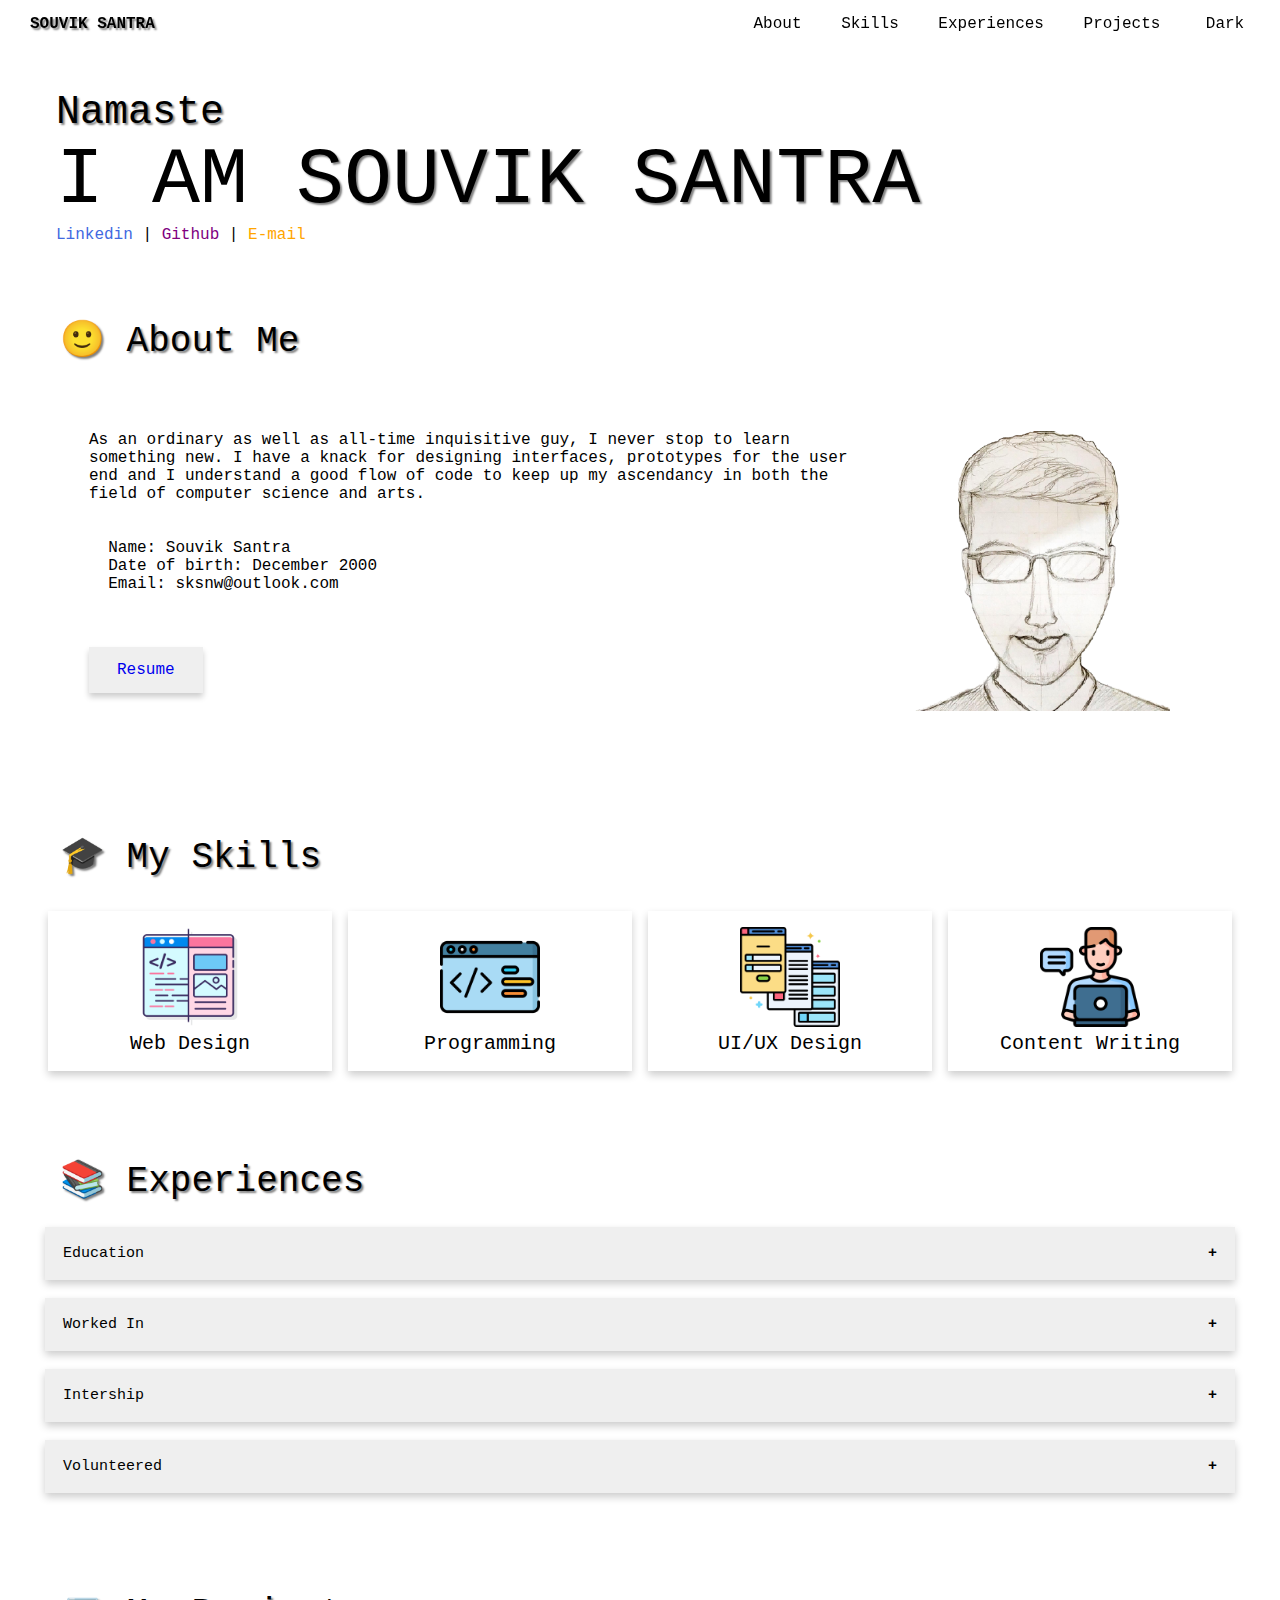
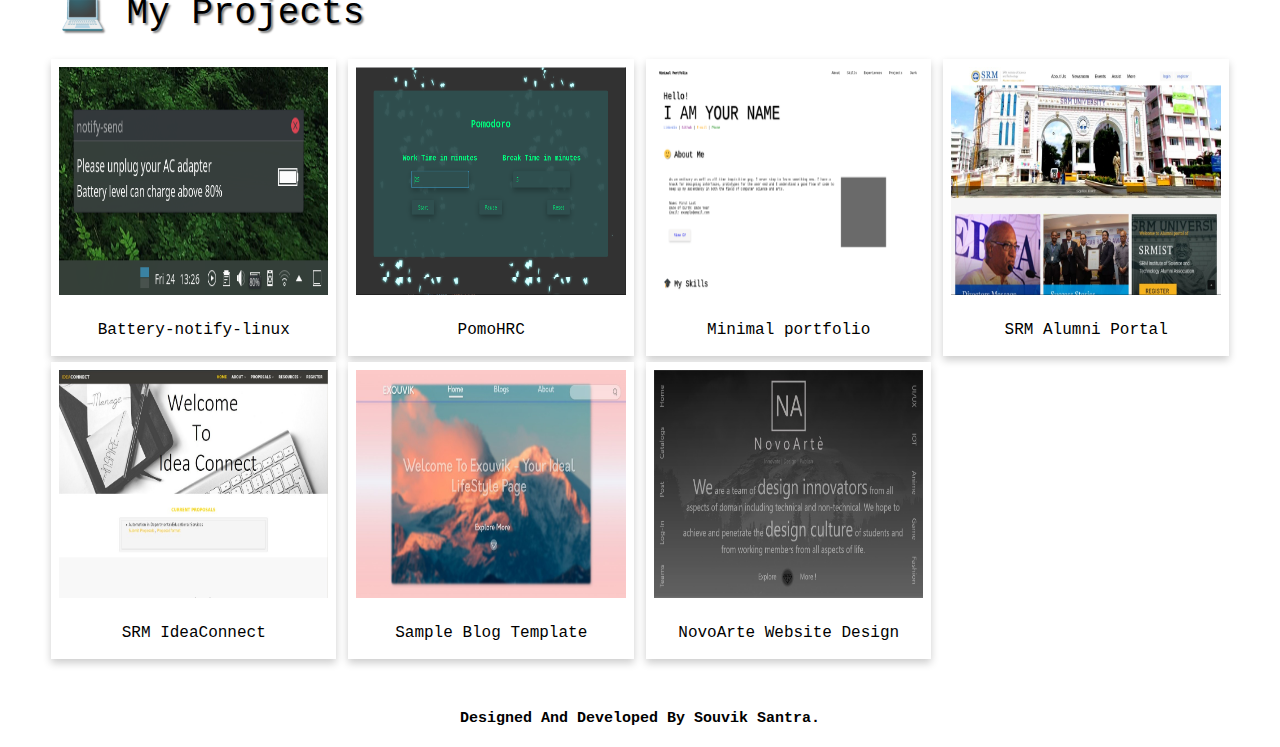
==== index.html @ 413688e7 "Add files via upload" ====
<!doctype html>
<html>
   <head>
      <link rel="stylesheet" href="https://cdnjs.cloudflare.com/ajax/libs/font-awesome/4.7.0/css/font-awesome.min.css">
      <meta charset="utf-8">
      <meta name="viewport" content="width=device-width, initial-scale=1.0">
      <title>SOUVIK SANTRA</title>

      <link rel="stylesheet" href="s/style.css">
      <link rel="stylesheet" href="s/index.css">
      

      <script src="j/jq.js"></script>
      <script src="j/cookie.js"></script>
      <script src="j/drk.js"></script>
      <script src="j/index.js"></script>
      
      
   </head>
   <body>
      <input id="navbar-indicator" class="navbar-collapse" type="checkbox" checked>
      <nav class="navbar">
         <a class="navbar-brand active  nb" href="index.html">
            SOUVIK SANTRA
         </a>

         <div class="navbar-left">
         
          
       </div>

         <div class="navbar-right">
          <a class="nav-link nb" href="#about">About</a><!--link navigation for specific points in a page-->
          <a class="nav-link nb" href="#skills">Skills</a>
          <a class="nav-link nb" href="#exp">Experiences</a>
          <a class="nav-link nb" href="#proj">Projects</a>
          <a class="nav-link nb switch"><span class="inner-switch">Dark</span></a>
         </div>

         <label class="navbar-toggler" for="navbar-indicator"><!--collapsible menu button label-->
            Menu
         </label>
      </nav>
<br><br><br><br><br>

<div class="padd"><!--padd-->


      <div style="padding-left:16px">
        <h3><span style="text-shadow: 2px 2px 2px gray;">Namaste</span></h3>
        <h1>I AM <span style="text-shadow: 2px 2px 2px gray;">SOUVIK SANTRA</span></h1> 
        <p><a href="https://linkedin.com/in/souvik-s-6b1815120"><span style="color: royalblue;">Linkedin</span></a> |
          <a href="https://github.com/s01k"><span style="color: purple;">Github</span></a> |
          <a href="mailto:sksnw@outlook.com"><span style="color: orange;">E-mail</span></a>
      </div>

      <!-- About -->
      <a name="about"></a><!--link added for specific target in page-->
      <br><br><br>
      <div class="rowl">
        <div class="columnl-70">
          <p style="font-size:36px; text-shadow: 2px 2px 2px gray;">&#128578; About Me</p>
        </div>
      </div>
       
  <div style="padding:5px 5px 5px 5px">          
        
   <div class="containerl">
    <div class="rowl">
      <div class="columnl-i2">
        <p>As an ordinary as well as all-time inquisitive guy, I never stop to learn something new. I have a knack for designing interfaces, 
          prototypes for the user end and I understand a good flow of code to keep up my ascendancy in both the field of computer science and arts.
 
          <br><br><br>
              <ul>Name: Souvik Santra</ul>
              <ul>Date of birth: December 2000</ul>
              <ul>Email: sksnw@outlook.com</ul>
              <br><br><br>
              <button class="buttonl"><a target="_blank" href="f/res.pdf">Resume</a></button>
          </p>
        
      </div>
      <div class="columnl-i1">
          <img class="imgj" src="f/p.png" width="260" height="280">
      </div>
    </div>
   </div>

  </div>

  <!-- Skills -->
  <a name="skills"></a>
  <br><br><br>
    <div class="rowl">
      <div class="columnl-70">
        <p style="font-size:36px; text-shadow: 2px 2px 2px gray;">&#127891; My Skills</p>
      </div>
    </div>

  <div style="padding:5px 5px 5px 5px">  

      <div class="row">
         <div class="column">
           <div class="card">
             <img class="cimg" src="f/i1.png">
             <h4>Web Design</h4>
           </div>
         </div>
       
         <div class="column">
           <div class="card">
             <img class="cimg" src="f/i2.png">
             <h4>Programming</h4>
           </div>
         </div>
         
         <div class="column">
           <div class="card">
             <img class="cimg" src="f/i3.png">
             <h4>UI/UX Design</h4>
           </div>
         </div>
         
         <div class="column">
           <div class="card">
             <img class="cimg" src="f/i4.png">
             <h4>Content Writing</h4>
           </div>
         </div>
     </div>

  </div>


<!-- Experience -->
<a name="exp"></a>
<br><br><br>

<div class="rowl">
<div class="columnl-70">
 <p style="font-size:36px; text-shadow: 2px 2px 2px gray;">&#128218; Experiences</p>
</div>
</div>

<div style="padding:5px 5px 5px 5px">

  <button class="accordion">Education</button>
  <div class="panel" style="margin-left: 2%;">
    <p><br><ul>
      <li><span style="font-weight: bold;">SRM Institute Of Science And Technology</span>  [BTech in Computer Science And Technology]
      [2018 - 2022]</li>
      <br>
      <li><span style="font-weight: bold;">Kendriya Vidyalaya Island Grounds</span>  [PCM with Computer Science]
      [2013 - 2018]</li>
    </ul></p>
  </div>
  <br>
<button class="accordion">Worked In</button>
<div class="panel" style="margin-left: 2%;">
  <p><br><ul>
    <li><span style="font-weight: bold;">NovoArte.net</span>  [Role: User Experience Designer]
    [Sep 2019 - present]</li>
    <br>
    <li><span style="font-weight: bold;">Next Tech Lab</span>  [Role: Member at Satoshi labs]
    [Oct 2019 - 2020,Nov]</li>
    <br>
    <li><span style="font-weight: bold;">WebArch Club</span>  [Role: Web Designer]
    [Aug 2019 - Dec 2019]</li>
  </ul></p>
</div>
<br>
<button class="accordion">Intership</button>
<div class="panel" style="margin-left: 2%;">
  <p><br><ul>
    <li><span style="font-weight: bold;">Netliz</span> [Role: Content writer]
    [Dec 2019 - Feb 2020]</li>
    <br>
    <li><span style="font-weight: bold;">HighRadius</span> [Role: Tech Consultant]
      [Aug 2021 - July 2022]</li>
  </ul></p>
</div>
<br>
<button class="accordion">Volunteered</button>
<div class="panel" style="margin-left: 2%;">
  <p><br><ul>
    <li><span style="font-weight: bold;">Unnat Bharat Abhiyan SRMIST</span> [Role: Tree Planter] [Cause: Environment]
    [Mar 2020 - Mar 2020]</li>
  </ul></p>
</div>
<br>

</div>


   <!-- Projects -->
   <a name="proj"></a>
   <br><br><br>
 <div class="rowl">
   <div class="columnl-70">
    <p style="font-size:36px; text-shadow: 2px 2px 2px gray;">&#128187; My Projects</p>
  </div>
 </div>
  
 <div style="padding:5px 5px 5px 5px">

  <div class="responsivep">
    <div class="gallery">
      <a target="_blank" href="pro.html#6">
        <img src="f/g11.png" alt="" style="width:100%" class="img-thumbnail">
      </a>
      <div class="desc">Battery-notify-linux</div>
    </div>
  </div>

  <div class="responsivep">
    <div class="gallery">
      <a target="_blank" href="pro.html#5">
        <img src="f/g21.png" alt="" style="width:100%" class="img-thumbnail">
      </a>
      <div class="desc">PomoHRC</div>
    </div>
  </div>

  <div class="responsivep">
    <div class="gallery">
      <a target="_blank" href="pro.html#7">
        <img src="f/g31.png" alt="" style="width:100%" class="img-thumbnail">
      </a>
      <div class="desc">Minimal portfolio</div>
    </div>
  </div>

  <div class="responsivep">
    <div class="gallery">
      <a target="_blank" href="pro.html#1">
        <img src="f/s1.jpg" alt="Cinque Terre" style="width:100%" class="img-thumbnail">
      </a>
      <div class="desc">SRM Alumni Portal</div>
    </div>
  </div>
  
  
  <div class="responsivep">
    <div class="gallery">
      <a target="_blank" href="pro.html#2">
        <img src="f/s2.jpg" alt="Forest" style="width:100%" class="img-thumbnail">
      </a>
      <div class="desc">SRM IdeaConnect</div>
    </div>
  </div>
  
  <div class="responsivep">
    <div class="gallery">
      <a target="_blank" href="pro.html#3">
        <img src="f/p1.jpg" alt="Northern Lights" style="width:100%" class="img-thumbnail">
      </a>
      <div class="desc">Sample Blog Template</div>
    </div>
  </div>
  
  <div class="responsivep">
    <div class="gallery">
      <a target="_blank" href="pro.html#4">
        <img src="f/p2.jpg" alt="Northern Lights" style="width:100%" class="img-thumbnail">
      </a>
      <div class="desc">NovoArte Website Design</div>
    </div>
  </div>
   
  <div class="clearfix"></div>

 </div>

</div><!--padd-->

<div class="footer">
  <h2>Designed And Developed By Souvik Santra.</h2>
</div>

</body>
</html>
---- s/style.css ----
* {
    margin: 0;
    padding: 0;
    box-sizing: border-box;
    font-family: "Courier New",monospace;
 }
 
 /* * * * * * * * * * * * * * * * * * * * * * * * * * *
  * Styling navigation bar for large screen devices
  */
 .nb{
    color: black;
 }
 .navbar {
    position: relative; 
    background: rgba(255, 255, 255, 0.959);
    position: fixed;
    top: 0;
    width: 100%;
    z-index: 1;/*to avoid overlapp of elements*/
 }
 
 .navbar-left {
    display: inline-block;
    margin-left: 15px;
 }
 
 .navbar-right {
    display: inline-block;
    margin-right: 15px;
    position: absolute;
    top: 0;
    right: 0;
 }
 
 .navbar-brand,
 .navbar .nav-link {
    text-decoration: none;
    display: inline-block;
    padding: 15px;
 }

 .navbar a.active {
   text-shadow: 2px 2px 2px gray;
   font-weight: bold;
  }
 
 .navbar-brand {
    padding-left: 30px;
    padding-right: 30px;
 
 }

 .navbar-brand:hover {
   text-shadow: 2px 2px 2px gray;
   font-weight: bold;
 }
 
 .navbar .nav-link:hover {
   text-shadow: 2px 2px 2px gray;
   font-weight: bold;
 }
 
 .navbar-collapse,
 .navbar-toggler {
    display: none;
 }
 
 /* * * * * * * * * * * * * * * * * * * * * * * * * * *
  * For mobile devices
  */
 
 @media (max-width: 874px) {
    .navbar-right,
    .navbar-left {
       display: block;
    }
 
    .navbar-right {
       position: static;
    }
 
    .navbar .nav-link {
       display: block;
    }

    .navbar a.active {
        text-shadow: 2px 2px 2px gray;
        font-weight: bold;
      }
 
    .navbar-collapse:checked + .navbar {
       max-height: 50px;
       overflow: hidden;
    }
 
    .navbar-toggler {
       color: black;
       display: inline-block;
       padding: 15px 25px;
       position: absolute;
       top: 0;
       right: 0;
       cursor: pointer;
    }
 } /* @media */

 
.dark,
.dark * {
    background-color: #222831;
    color: white;
    border-color: white;
}
---- s/index.css ----
h1{
    font-size: 80px;
    text-align: left;
    font-weight: lighter;
}

h3{
    font-size: 40px;
    text-align: left;
    font-weight: lighter;
}

h4{
    font-size: 20px;
    font-weight: lighter;
}

  * {
    box-sizing: border-box;
  }

/* Float four columns side by side */
.column {
    float: left;
    width: 25%;
    padding: 8px 8px;
  }
  
  /* Remove extra left and right margins, due to padding */
  .row {margin: 0 -5px;}
  
  /* Clear floats after the columns */
  .row:after {
    content: "";
    display: table;
    clear: both;
  }
  
  /* Responsive columns */
  @media screen and (max-width: 600px) {
    .column {
      width: 100%;
      display: block;
      margin-bottom: 20px;
    }
  }
  
  /* Style the counter cards */
  .card {
    box-shadow: 0 4px 8px 0 rgba(0, 0, 0, 0.2);
    padding: 16px;
    text-align: center;
    background-color: white;
    color: black;
  }

  .card:hover {
    box-shadow: 0 10px 12px 0 rgba(0, 0, 0, 0.2);
  }
 /* card image */
  .cimg {
    height: 100px;
    width: 100px;
    align-items: center;
  }
  

/*Container layout*/

  .containerl {
    padding: 24px;
  }

  .cgrey{
    background-color:#f1f1f1
  }
  
  .rowl:after {
    content: "";
    display: table;
    clear: both
  }
  
  .columnl-70 {
    float: left;
    width: 70%;
    padding: 20px;
  }
  
  .columnl-30 {
    float: left;
    width: 30%;
    padding: 20px;
  }

  /*about column*/
  .columnl-i1 {
    float: left;
    width: 30%;
    padding: 20px;
  }

  .columnl-i2 {
    float: left;
    width: 70%;
    padding: 20px;
  }
  
  .largel-font {
    font-size: 48px;
  }
  
  .xlargel-font {
    font-size: 64px
  }
  
  .buttonl {
    border: none;
    color: white;
    padding: 14px 28px;
    font-size: 16px;
    cursor: pointer;
    box-shadow: 0 4px 6px 0 rgba(0, 0, 0, 0.2);
  }

  .buttonl:hover{
    box-shadow: 0 8px 10px 0 rgba(0, 0, 0, 0.2);
  }
  
  .imgi {
    display: block;
    height: auto;
    max-width: 100%;
    box-shadow: 0 8px 10px 0 rgba(0, 0, 0, 0.2);
  }

  .imgj { /*about image*/
    display: block;
    max-width: 100%;
    margin: auto;
    /*box-shadow: 0 8px 10px 0 rgba(0, 0, 0, 0.2);*/
  }
  
  /*responsive columns*/
  @media screen and (max-width: 1000px) {
    .columnl-70,
    .columnl-30,
    .columnl-i1,
    .columnl-i2 {
      width: 100%;
      text-align: center;
    }
    .imgi, .imgj {
      margin: auto;
    }
  }

  a:link {
    text-decoration: none;
  } 

  /* Footer */
  .footer {
    padding: 20px;
    text-align: center;
    margin-top: 20px;
    font-size: 10px;
    width: 100%;
  }

 .padd{
    padding: 0px 40px 0px 40px
 } 

 @media screen and (max-width: 800px) {
  .padd{
    padding: 0px 0px 0px 0px
 } 
}

/*dark mode elements*/
.switch {
  align-self: flex-end;
}
.inner-switch {
  display: inline-block;
  cursor: pointer;
  border-radius: none;
  width: 3.125rem;
  text-align: center;
  font-size: 1rem;
}

/*projects*/
div.gallery {
  border: 2px solid white;
  box-shadow: 0 4px 8px 0 rgba(0, 0, 0, 0.2);
}

div.gallery:hover {
  box-shadow: 0 16px 20px 0 rgba(0, 0, 0, 0.2);
}

.img-thumbnail {
  min-height: 100px;
   height: 240px;
   border: 6px solid white;
}
  

div.desc {
  padding: 15px;
  text-align: center;
}

* {
  box-sizing: border-box;
}

.responsivep {
  margin-bottom: 6px;
  padding: 0 6px;
  float: left;
  width: 24.99999%;
}

@media only screen and (max-width: 1030px) {
  .responsivep {
    width: 49.99999%;
    margin: 6px 0;
  }
}

@media only screen and (max-width: 500px) {
  .responsivep {
    width: 100%;
  }
}

.clearfix:after {
  content: "";
  display: table;
  clear: both;
}

/*Experiences*/
.accordion {
  cursor: pointer;
  padding: 18px;
  width: 100%;
  border: none;
  text-align: left;
  outline: none;
  font-size: 15px;
  transition: 0.4s;
  box-shadow: 0 4px 8px 0 rgba(0, 0, 0, 0.2);
}

.activee, .accordion:hover {
    box-shadow: 0 6px 10px 0 rgba(0, 0, 0, 0.2);
}

.accordion:after {
  content: '\002B';
  font-weight: bold;
  float: right;
  margin-left: 5px;
}

.activee:after {
  content: "\2212";
}

.panel {
  padding: 0 18px;
  max-height: 0;
  overflow: hidden;
  transition: max-height 0.2s ease-out;
}


.dark,
.dark * {
    background-color: #222831;
    color: white;
    border-color: white;
}

ul {
  position: relative;
  list-style: none;
  margin-left: 0;
  padding-left: 1.2em;
}
ul li:before {
  content: "+";
  position: absolute;
  left: 0;
}
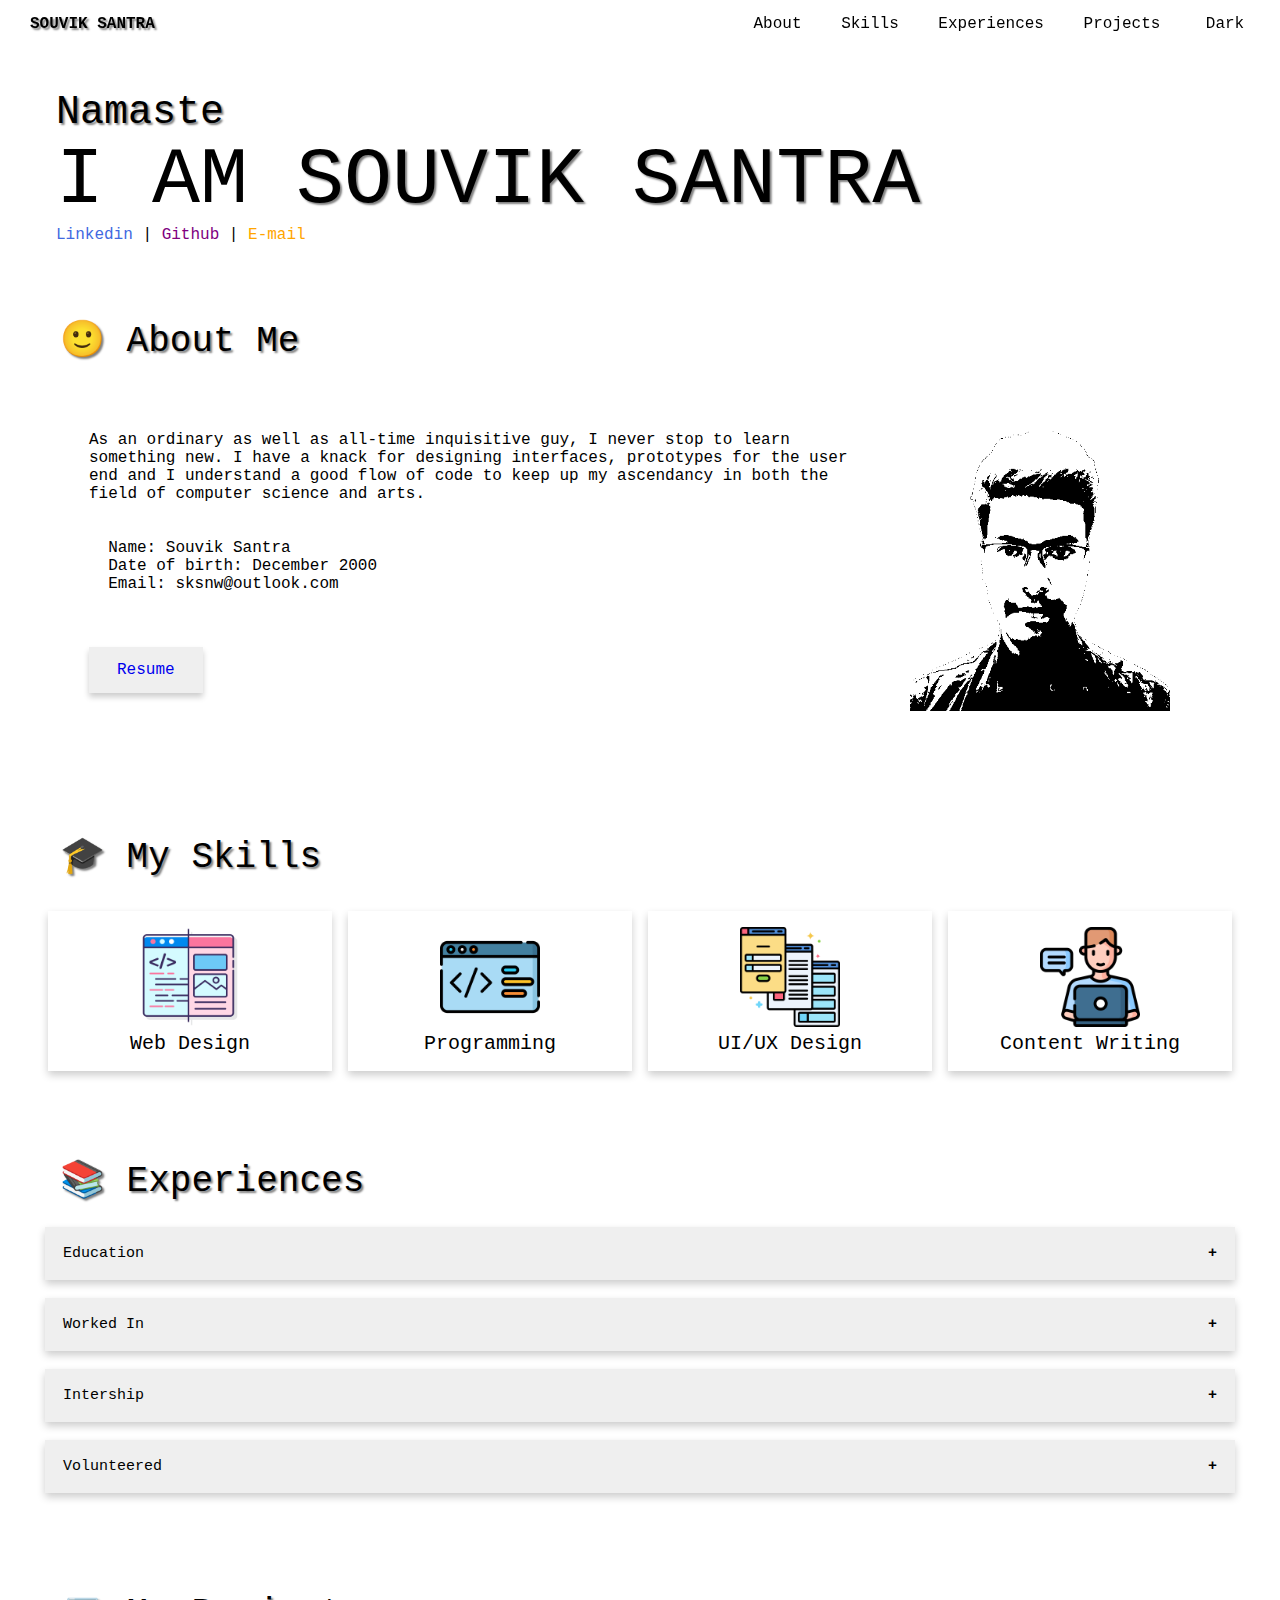
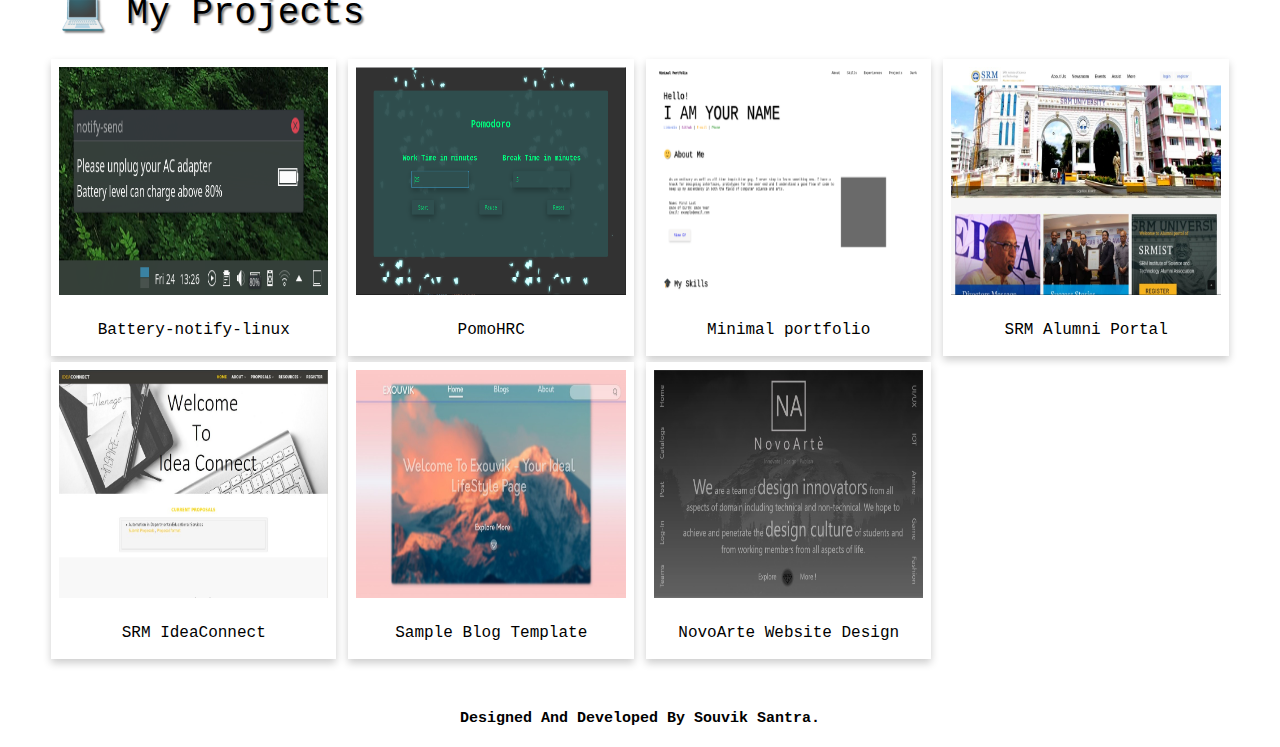
==== commit 8b6c4a87: "favicon" ====
--- a/index.html
+++ b/index.html
@@ -5,6 +5,7 @@
       <meta charset="utf-8">
       <meta name="viewport" content="width=device-width, initial-scale=1.0">
       <title>SOUVIK SANTRA</title>
+      <link rel="icon" type="image/x-icon" href="f/favicon.ico">
 
       <link rel="stylesheet" href="s/style.css">
       <link rel="stylesheet" href="s/index.css">
@@ -206,7 +207,7 @@
   <div class="responsivep">
     <div class="gallery">
       <a target="_blank" href="pro.html#6">
-        <img src="f/g11.png" alt="" style="width:100%" class="img-thumbnail">
+        <img src="f/g11.png" alt="projects" style="width:100%" class="img-thumbnail">
       </a>
       <div class="desc">Battery-notify-linux</div>
     </div>
@@ -215,7 +216,7 @@
   <div class="responsivep">
     <div class="gallery">
       <a target="_blank" href="pro.html#5">
-        <img src="f/g21.png" alt="" style="width:100%" class="img-thumbnail">
+        <img src="f/g21.png" alt="projects" style="width:100%" class="img-thumbnail">
       </a>
       <div class="desc">PomoHRC</div>
     </div>
@@ -224,7 +225,7 @@
   <div class="responsivep">
     <div class="gallery">
       <a target="_blank" href="pro.html#7">
-        <img src="f/g31.png" alt="" style="width:100%" class="img-thumbnail">
+        <img src="f/g31.png" alt="projects" style="width:100%" class="img-thumbnail">
       </a>
       <div class="desc">Minimal portfolio</div>
     </div>
@@ -233,7 +234,7 @@
   <div class="responsivep">
     <div class="gallery">
       <a target="_blank" href="pro.html#1">
-        <img src="f/s1.jpg" alt="Cinque Terre" style="width:100%" class="img-thumbnail">
+        <img src="f/s1.jpg" alt="projects" style="width:100%" class="img-thumbnail">
       </a>
       <div class="desc">SRM Alumni Portal</div>
     </div>
@@ -243,7 +244,7 @@
   <div class="responsivep">
     <div class="gallery">
       <a target="_blank" href="pro.html#2">
-        <img src="f/s2.jpg" alt="Forest" style="width:100%" class="img-thumbnail">
+        <img src="f/s2.jpg" alt="projects" style="width:100%" class="img-thumbnail">
       </a>
       <div class="desc">SRM IdeaConnect</div>
     </div>
@@ -252,7 +253,7 @@
   <div class="responsivep">
     <div class="gallery">
       <a target="_blank" href="pro.html#3">
-        <img src="f/p1.jpg" alt="Northern Lights" style="width:100%" class="img-thumbnail">
+        <img src="f/p1.jpg" alt="projects" style="width:100%" class="img-thumbnail">
       </a>
       <div class="desc">Sample Blog Template</div>
     </div>
@@ -261,7 +262,7 @@
   <div class="responsivep">
     <div class="gallery">
       <a target="_blank" href="pro.html#4">
-        <img src="f/p2.jpg" alt="Northern Lights" style="width:100%" class="img-thumbnail">
+        <img src="f/p2.jpg" alt="projects" style="width:100%" class="img-thumbnail">
       </a>
       <div class="desc">NovoArte Website Design</div>
     </div>
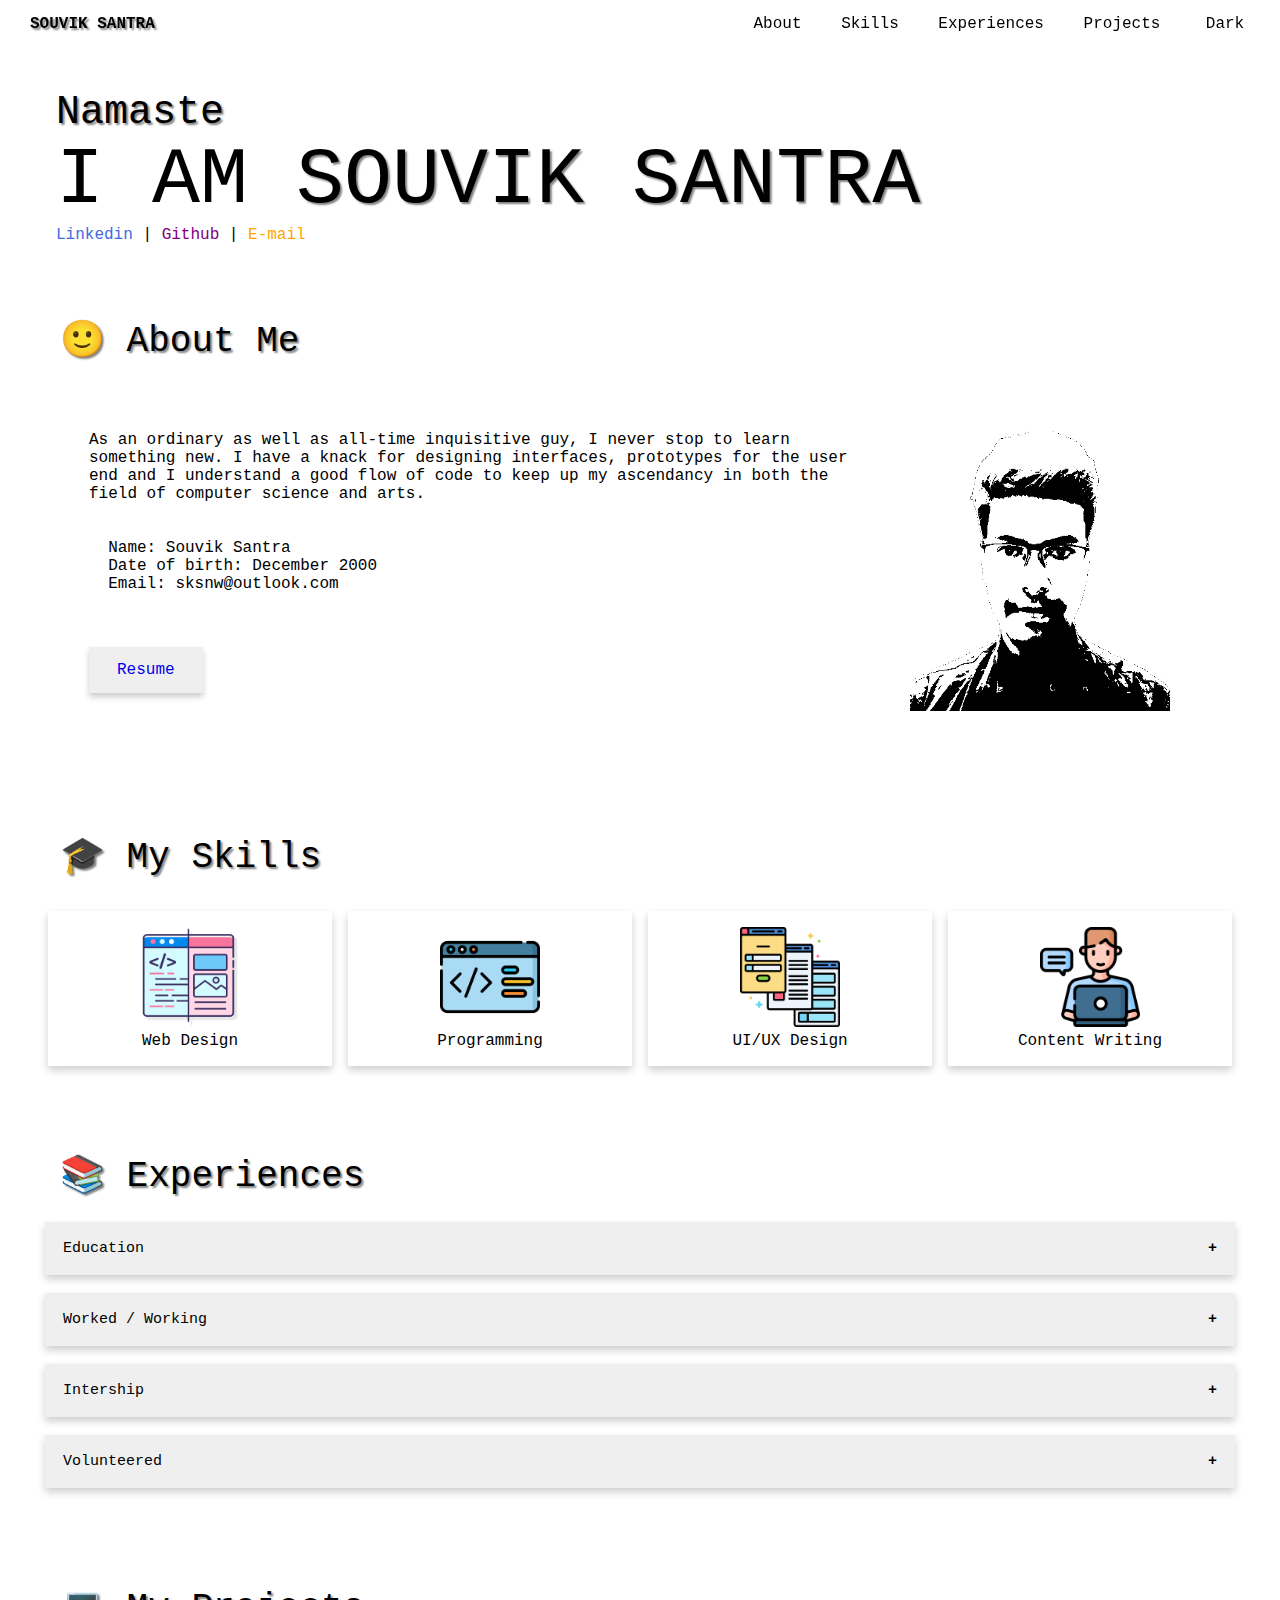
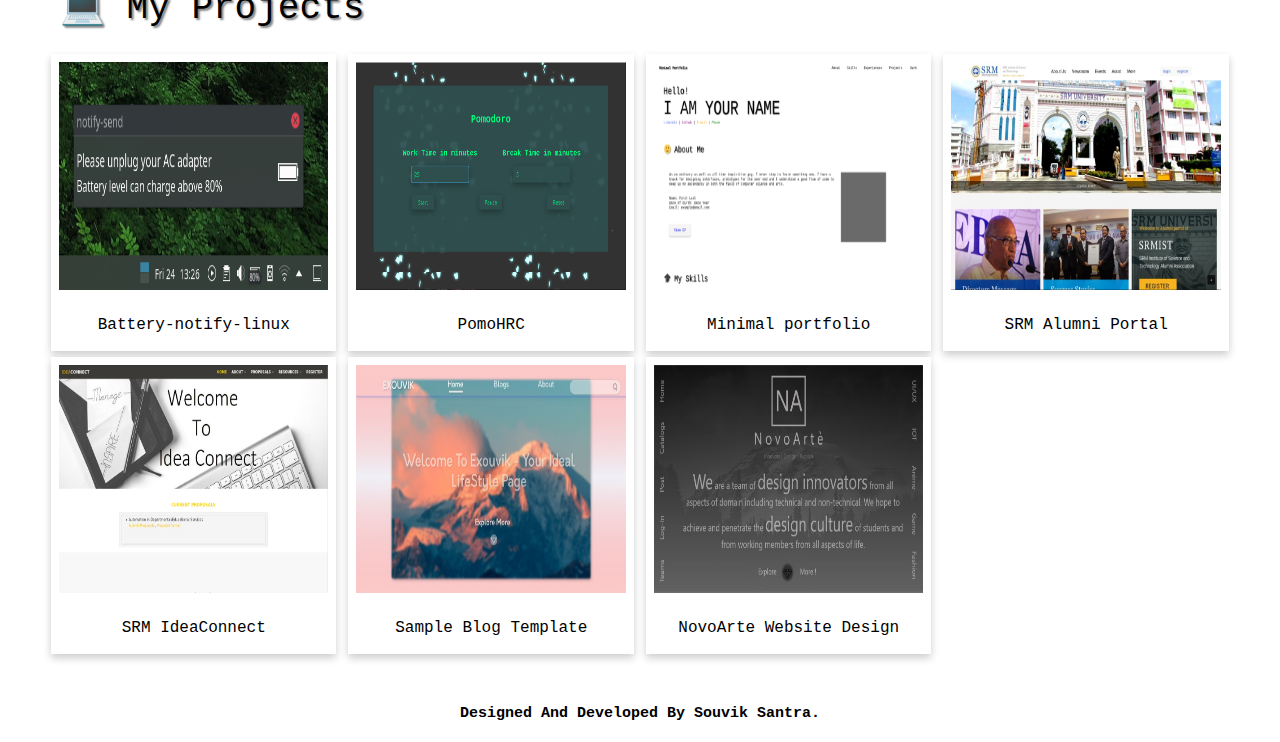
==== commit 4366cb5f: "revision 5-2-23" ====
--- a/index.html
+++ b/index.html
@@ -156,14 +156,17 @@
     </ul></p>
   </div>
   <br>
-<button class="accordion">Worked In</button>
+<button class="accordion">Worked / Working</button>
 <div class="panel" style="margin-left: 2%;">
   <p><br><ul>
-    <li><span style="font-weight: bold;">NovoArte.net</span>  [Role: User Experience Designer]
-    [Sep 2019 - present]</li>
+    <li><span style="font-weight: bold;">Optum</span>  [Role: FTE-Software Engineer]
+    [May 2022 - Present]</li>
     <br>
     <li><span style="font-weight: bold;">Next Tech Lab</span>  [Role: Member at Satoshi labs]
-    [Oct 2019 - 2020,Nov]</li>
+    [Oct 2019 - Nov 2020]</li>
+    <br>
+    <li><span style="font-weight: bold;">NovoArte.net</span>  [Role: User Experience Designer]
+    [Sep 2019 - Disbanded]</li>
     <br>
     <li><span style="font-weight: bold;">WebArch Club</span>  [Role: Web Designer]
     [Aug 2019 - Dec 2019]</li>
@@ -173,11 +176,11 @@
 <button class="accordion">Intership</button>
 <div class="panel" style="margin-left: 2%;">
   <p><br><ul>
+    <li><span style="font-weight: bold;">HighRadius</span> [Role: Tech Consultant]
+      [Aug 2021 - July 2022]</li>
+      <br>
     <li><span style="font-weight: bold;">Netliz</span> [Role: Content writer]
     [Dec 2019 - Feb 2020]</li>
-    <br>
-    <li><span style="font-weight: bold;">HighRadius</span> [Role: Tech Consultant]
-      [Aug 2021 - July 2022]</li>
   </ul></p>
 </div>
 <br>
--- a/s/index.css
+++ b/s/index.css
@@ -11,7 +11,7 @@
 }
 
 h4{
-    font-size: 20px;
+    font-size: 16px;
     font-weight: lighter;
 }
 
@@ -54,9 +54,10 @@
     color: black;
   }
 
-  .card:hover {
+  /*.card:hover {
     box-shadow: 0 10px 12px 0 rgba(0, 0, 0, 0.2);
-  }
+  }*/
+  
  /* card image */
   .cimg {
     height: 100px;
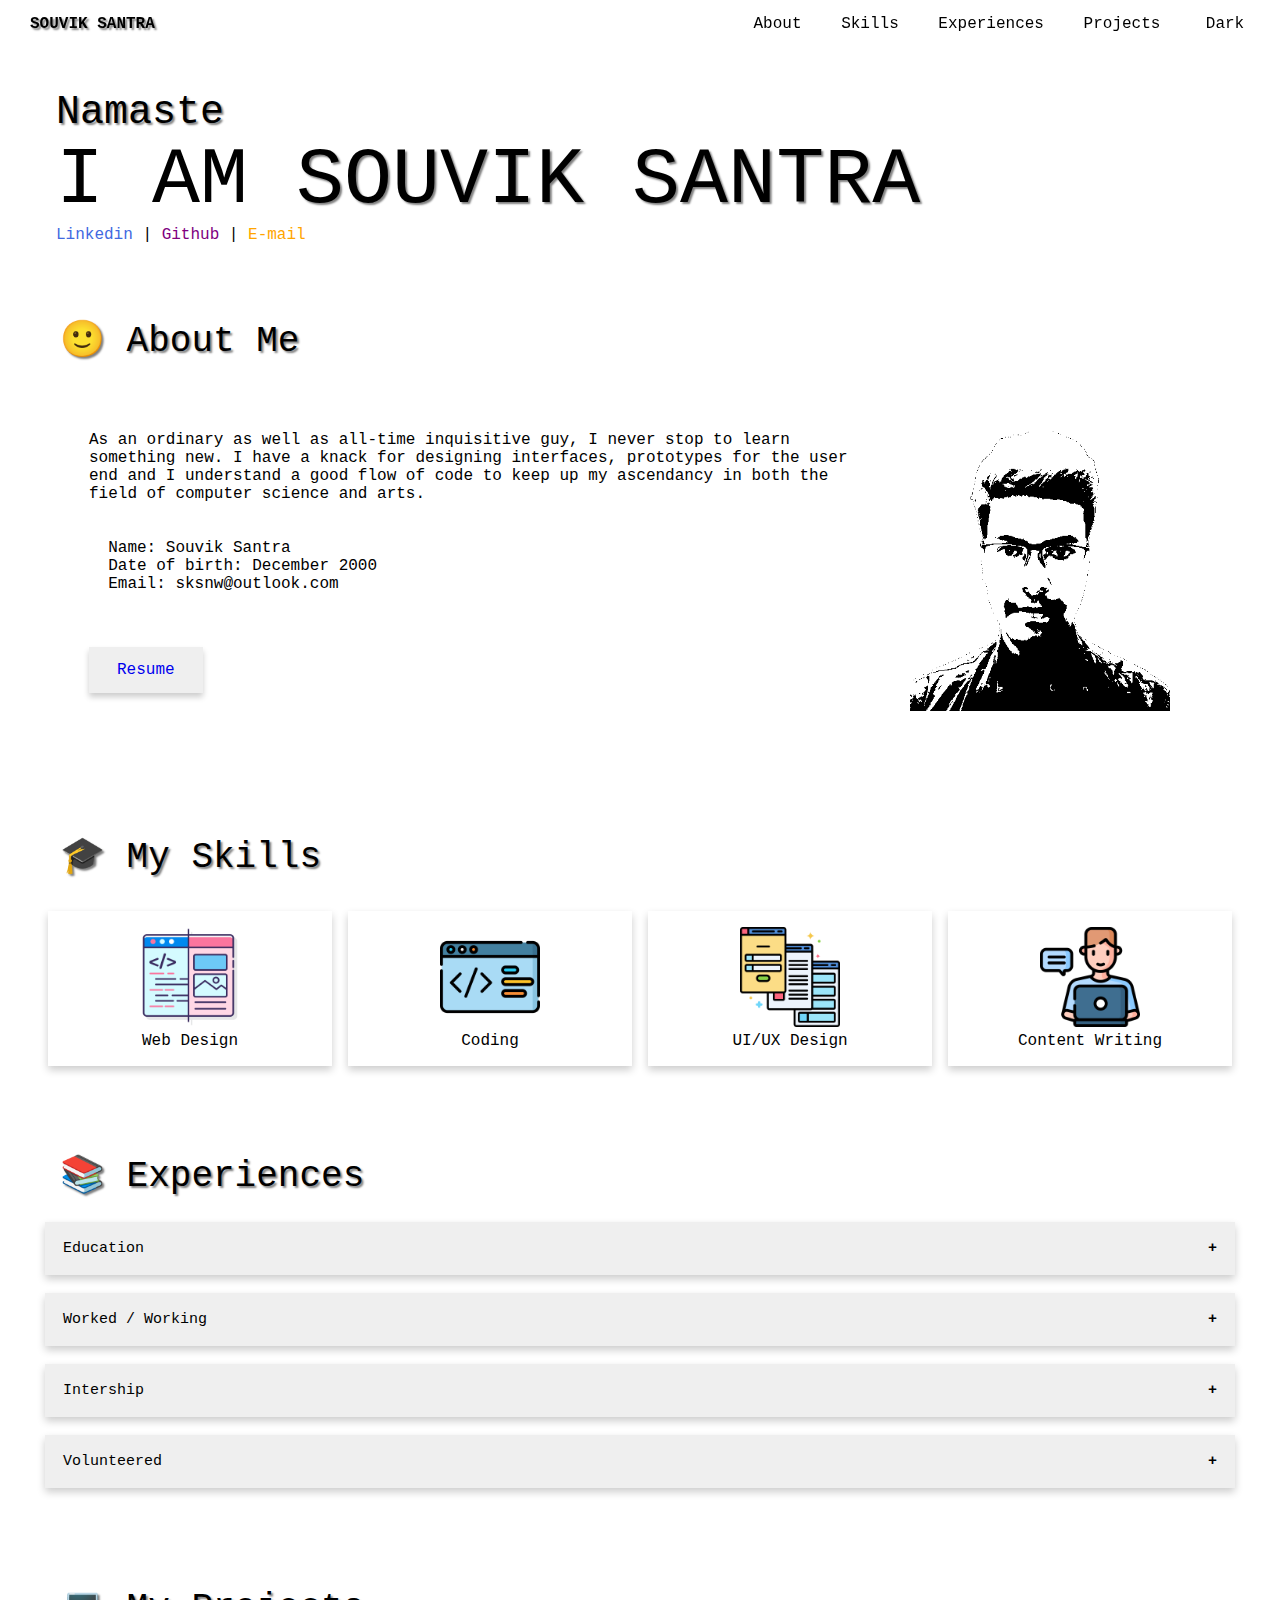
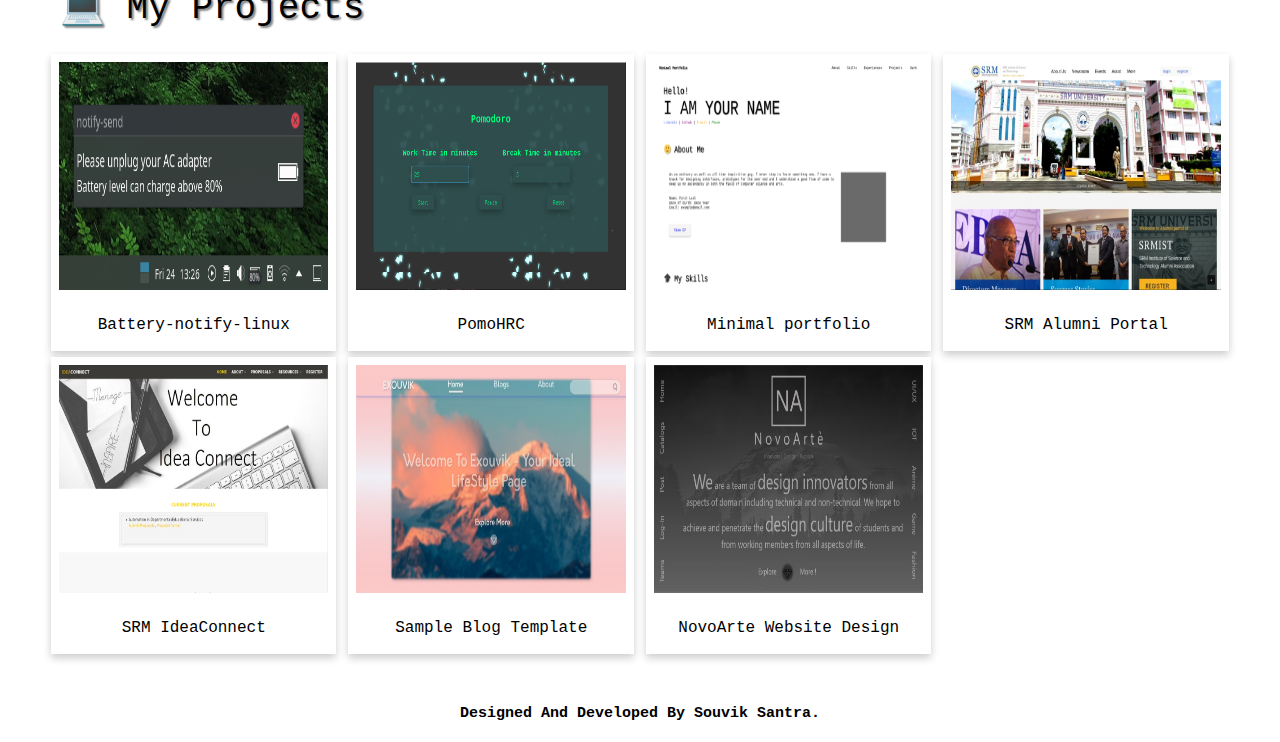
==== commit 8de27ad6: "minor" ====
--- a/index.html
+++ b/index.html
@@ -111,7 +111,7 @@
          <div class="column">
            <div class="card">
              <img class="cimg" src="f/i2.png">
-             <h4>Programming</h4>
+             <h4>Coding</h4>
            </div>
          </div>
          
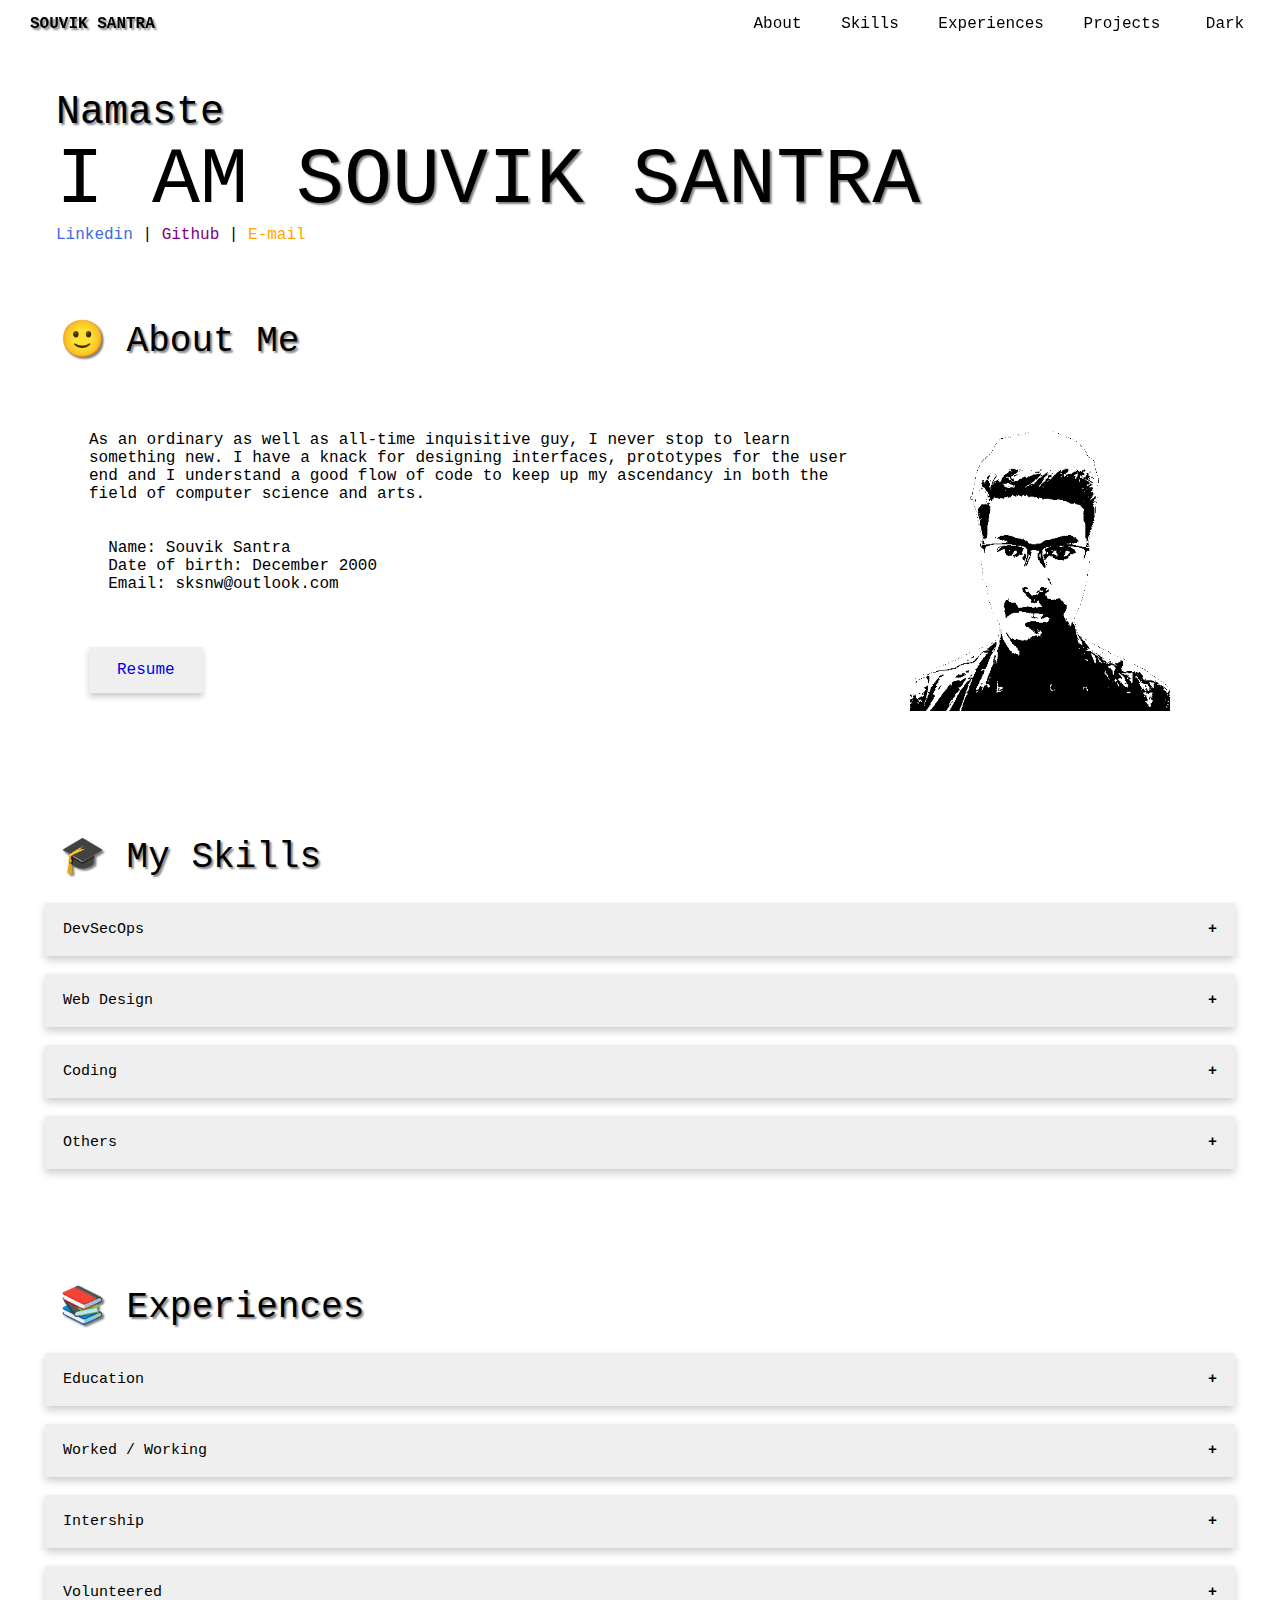
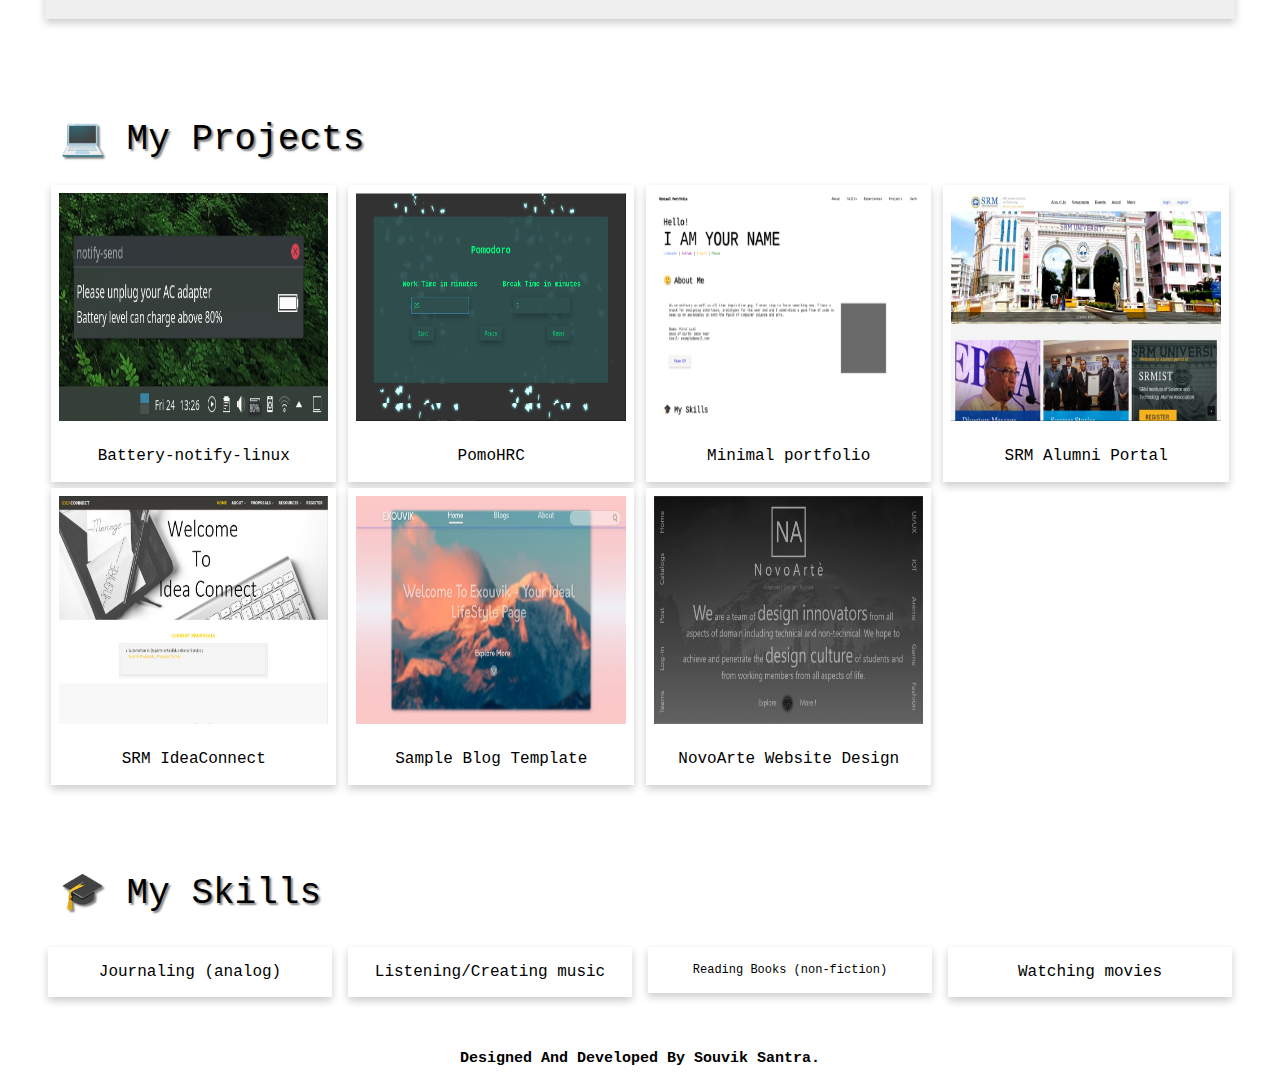
==== commit 08147451: "15aug24-updates" ====
--- a/index.html
+++ b/index.html
@@ -98,38 +98,83 @@
       </div>
     </div>
 
-  <div style="padding:5px 5px 5px 5px">  
+  <!--<div style="padding:5px 5px 5px 5px">  
 
       <div class="row">
          <div class="column">
            <div class="card">
-             <img class="cimg" src="f/i1.png">
              <h4>Web Design</h4>
            </div>
          </div>
        
          <div class="column">
            <div class="card">
-             <img class="cimg" src="f/i2.png">
              <h4>Coding</h4>
            </div>
          </div>
          
          <div class="column">
            <div class="card">
-             <img class="cimg" src="f/i3.png">
              <h4>UI/UX Design</h4>
            </div>
          </div>
          
          <div class="column">
            <div class="card">
-             <img class="cimg" src="f/i4.png">
-             <h4>Content Writing</h4>
+             <h4>Shell scripting</h4>
+           </div>
+         </div>
+         
+         <div class="column">
+           <div class="card">
+             <h4>DevSecOps</h4>
            </div>
          </div>
      </div>
 
+  </div>-->
+  <div style="padding:5px 5px 5px 5px">
+
+    <button class="accordion">DevSecOps</button>
+    <div class="panel" style="margin-left: 2%;">
+      <p><br><ul>
+        <li>Shell Scripting</li>
+      </ul></p>
+      <p><br><ul>
+        <li>Jenkins</li>
+      </ul></p>
+    </div>
+    <br>
+
+    <button class="accordion">Web Design</button>
+    <div class="panel" style="margin-left: 2%;">
+      <p><br><ul>
+        <li>HTML, CSS and JS</li>
+        <br>
+        <li>Sencha - EXT JS</li>
+      </ul></p>
+    </div>
+    <br>
+  <button class="accordion">Coding</button>
+  <div class="panel" style="margin-left: 2%;">
+    <p><br><ul>
+      <li>C/C++</li>
+      <br>
+      <li>Java - SpringBoot Framework</li>
+    </ul></p>
+  </div>
+  <br>
+  <button class="accordion">Others</button>
+  <div class="panel" style="margin-left: 2%;">
+    <p><br><ul>
+      <li>Jmeter</li>
+        <br>
+        <li>mySQL</li>
+    </ul></p>
+  </div>
+  <br>
+  <br>
+  
   </div>
 
 
@@ -187,6 +232,10 @@
 <button class="accordion">Volunteered</button>
 <div class="panel" style="margin-left: 2%;">
   <p><br><ul>
+    <li><span style="font-weight: bold;"> Optum Ucare and Optum GIVE</span> [Role: Various] [Cause: Various]
+    [May 2022 - Present]</li>
+  </ul></p>
+  <p><br><ul>
     <li><span style="font-weight: bold;">Unnat Bharat Abhiyan SRMIST</span> [Role: Tree Planter] [Cause: Environment]
     [Mar 2020 - Mar 2020]</li>
   </ul></p>
@@ -275,6 +324,45 @@
 
  </div>
 
+ <!-- Skills -->
+ <a name="skills"></a>
+ <br><br><br>
+   <div class="rowl">
+     <div class="columnl-70">
+       <p style="font-size:36px; text-shadow: 2px 2px 2px gray;">&#127891; My Skills</p>
+     </div>
+   </div>
+
+   <div style="padding:5px 5px 5px 5px">  
+
+    <div class="row">
+       <div class="column">
+         <div class="card">
+           <h4>Journaling (analog)</h4>
+         </div>
+       </div>
+     
+       <div class="column">
+         <div class="card">
+           <h4>Listening/Creating music</h4>
+         </div>
+       </div>
+       
+       <div class="column">
+         <div class="card">
+           <h5>Reading Books (non-fiction)</h5>
+         </div>
+       </div>
+       
+       <div class="column">
+         <div class="card">
+           <h4>Watching movies</h4>
+         </div>
+       </div>
+   </div>
+
+</div>
+
 </div><!--padd-->
 
 <div class="footer">
--- a/s/index.css
+++ b/s/index.css
@@ -12,6 +12,11 @@
 
 h4{
     font-size: 16px;
+    font-weight: lighter;
+}
+
+h5{
+    font-size: 12px;
     font-weight: lighter;
 }
 
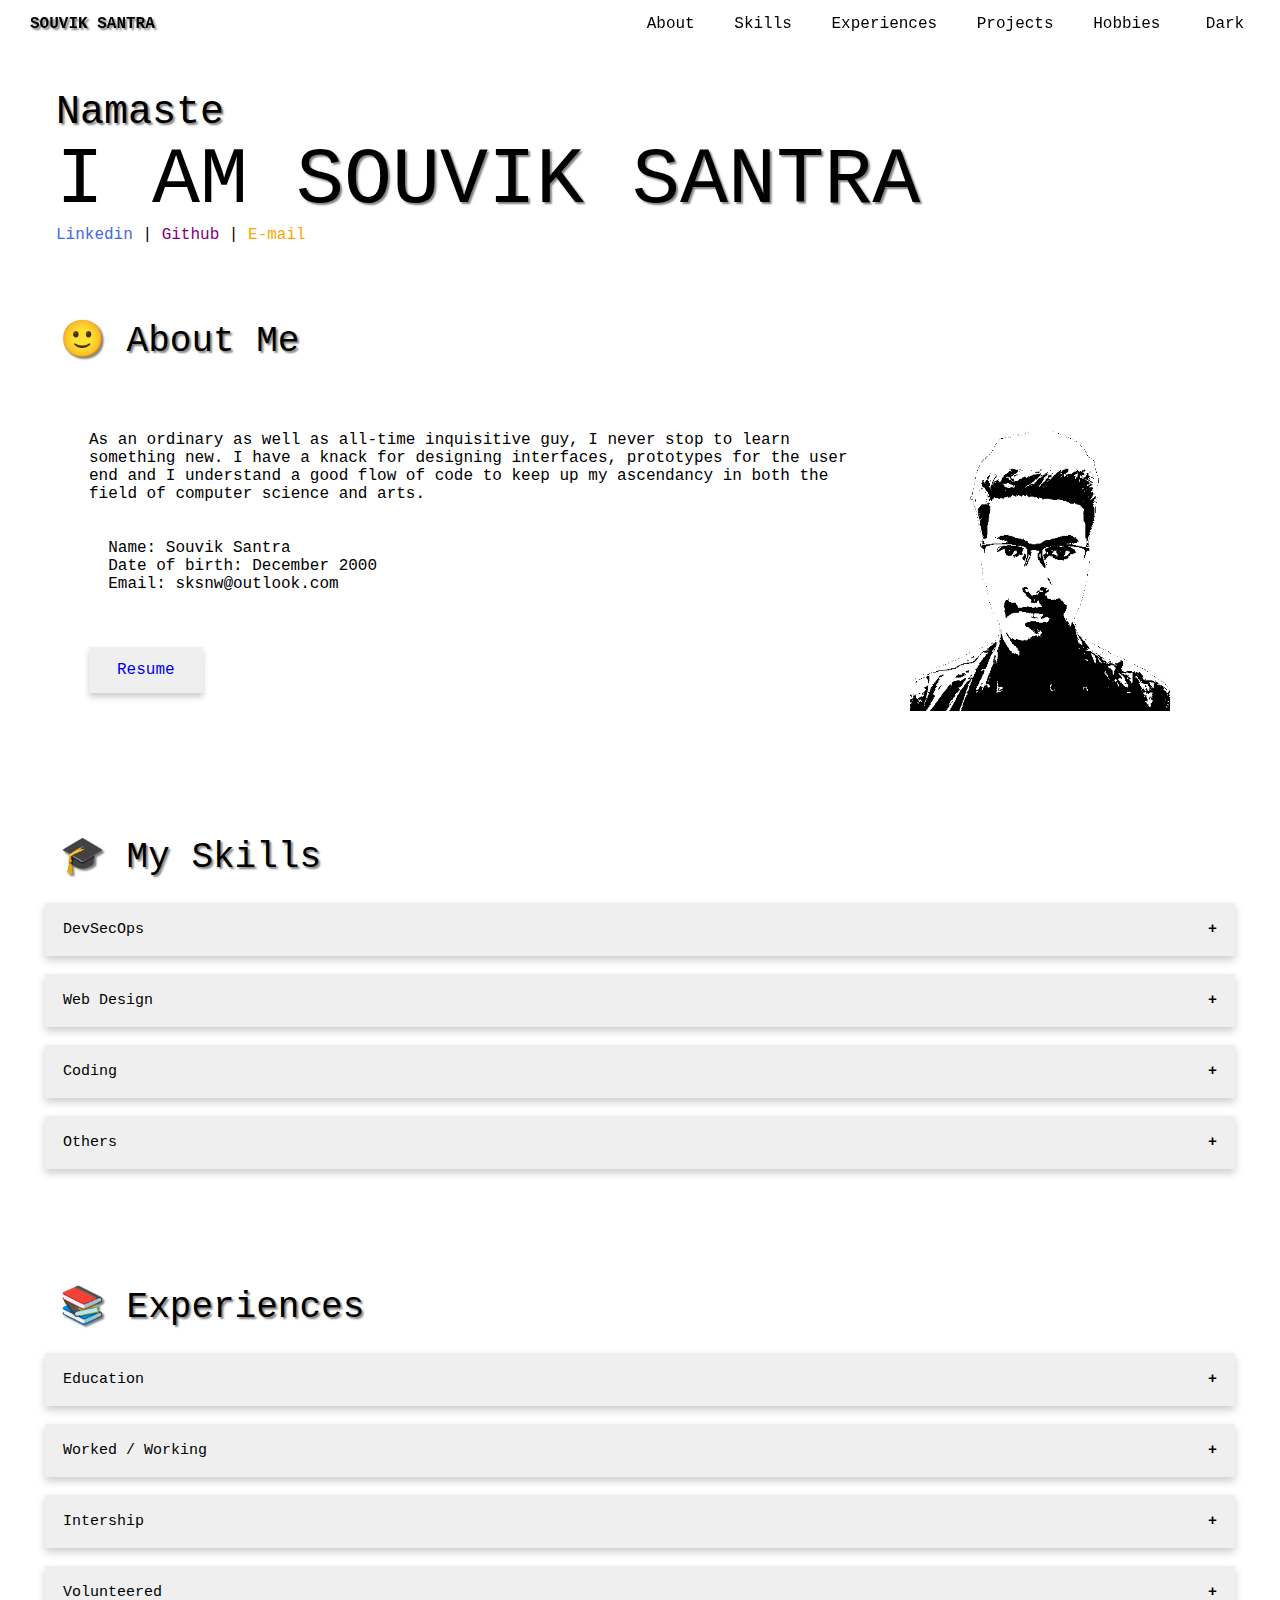
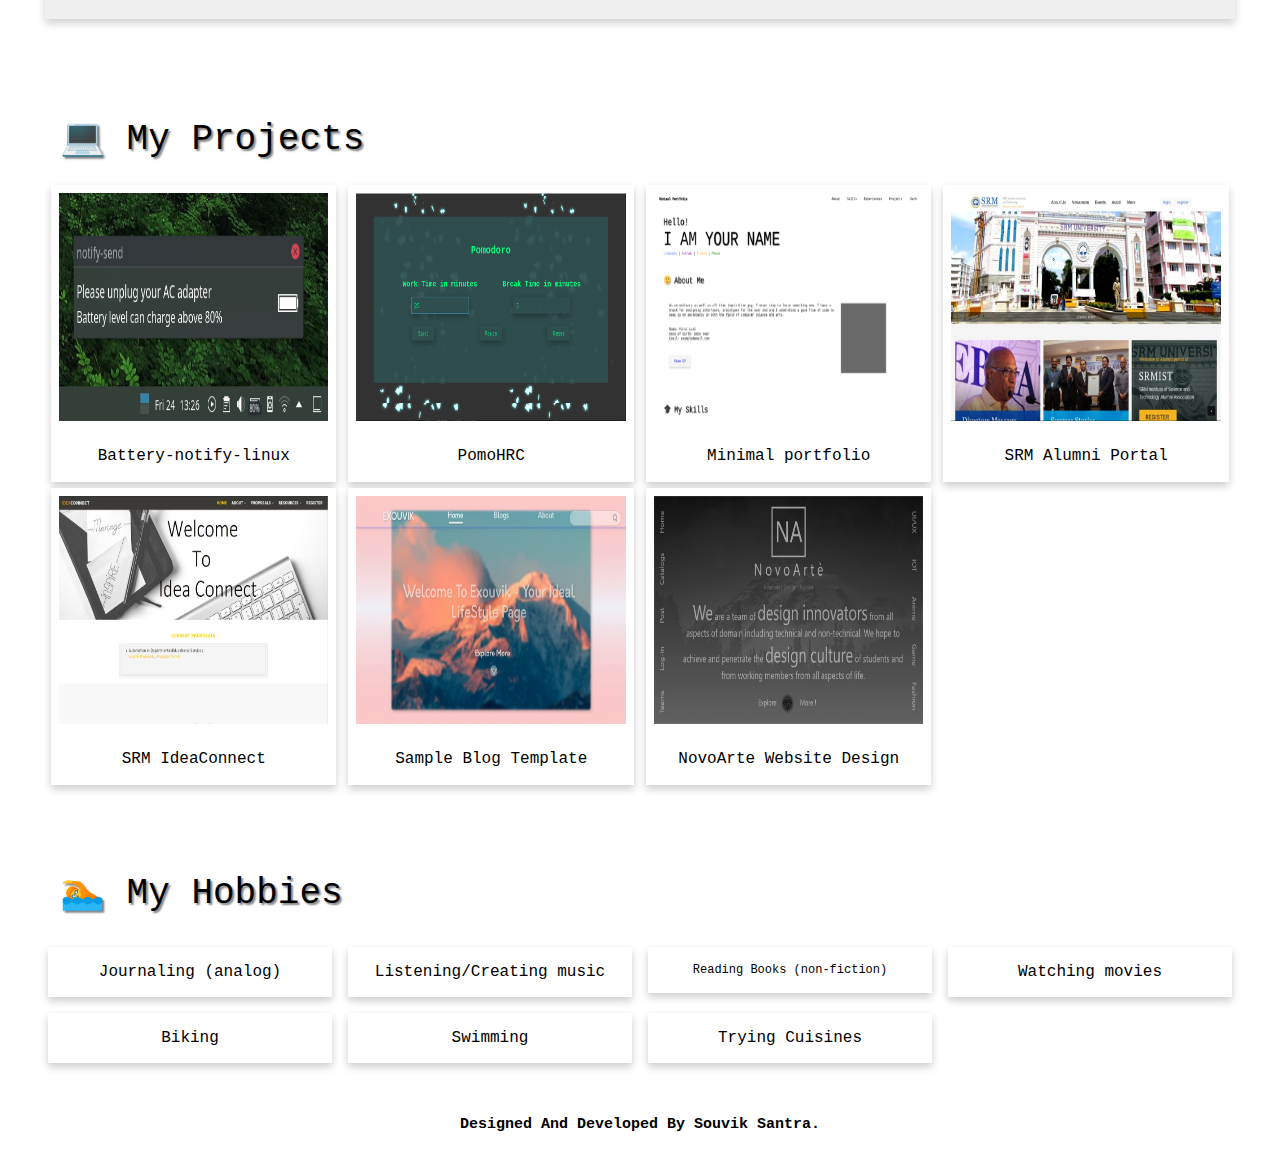
==== commit 6abf4f4a: "Update index.html" ====
--- a/index.html
+++ b/index.html
@@ -35,6 +35,7 @@
           <a class="nav-link nb" href="#skills">Skills</a>
           <a class="nav-link nb" href="#exp">Experiences</a>
           <a class="nav-link nb" href="#proj">Projects</a>
+          <a class="nav-link nb" href="#hobbies">Hobbies</a>
           <a class="nav-link nb switch"><span class="inner-switch">Dark</span></a>
          </div>
 
@@ -170,6 +171,8 @@
       <li>Jmeter</li>
         <br>
         <li>mySQL</li>
+        <br>
+        <li>Adobe XD</li>
     </ul></p>
   </div>
   <br>
@@ -324,12 +327,12 @@
 
  </div>
 
- <!-- Skills -->
- <a name="skills"></a>
+ <!-- Hobbies -->
+ <a name="hobbies"></a>
  <br><br><br>
    <div class="rowl">
      <div class="columnl-70">
-       <p style="font-size:36px; text-shadow: 2px 2px 2px gray;">&#127891; My Skills</p>
+       <p style="font-size:36px; text-shadow: 2px 2px 2px gray;">&#127946; My Hobbies</p>
      </div>
    </div>
 
@@ -359,6 +362,24 @@
            <h4>Watching movies</h4>
          </div>
        </div>
+       
+       <div class="column">
+         <div class="card">
+           <h4>Biking</h4>
+         </div>
+       </div>
+       
+       <div class="column">
+         <div class="card">
+           <h4>Swimming</h4>
+         </div>
+       </div>
+       
+       <div class="column">
+         <div class="card">
+           <h4>Trying Cuisines</h4>
+         </div>
+       </div>
    </div>
 
 </div>
